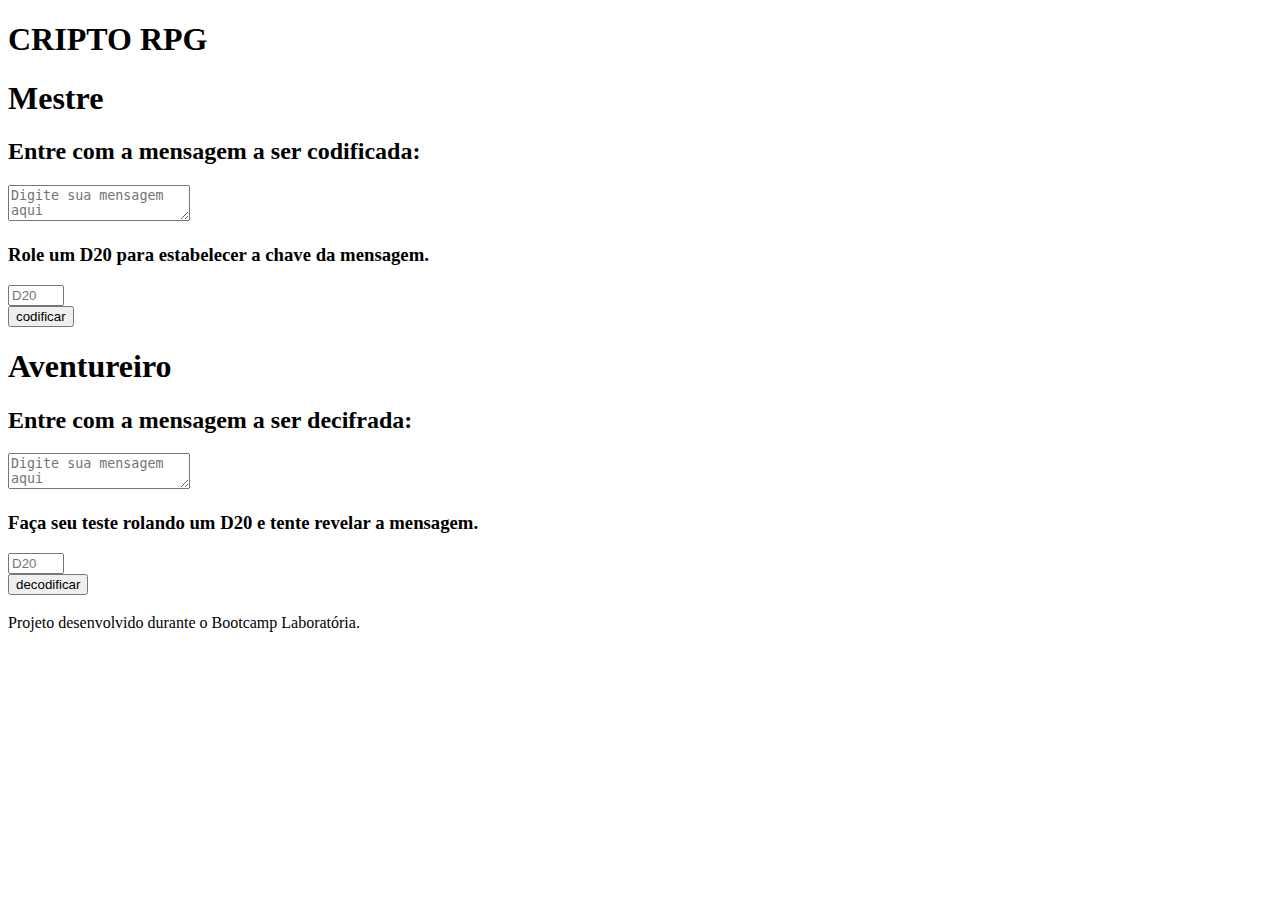
==== src/index.html @ 738d05ab "Estrutura HTML" ====
<!DOCTYPE html>
<html lang="pt_BR">
<head>
    <meta charset="UTF-8">
    <meta name="viewport" content="width=device-width, initial-scale=1.0">
    <link rel="shortcut icon" type="image/x-icon" href="img/iconPreto.ico">
    <link rel="stylesheet" href="style.css">
    <link href="https://fonts.googleapis.com/css2?family=Roboto&family=Syne+Mono&family=Syne+Tactile&display=swap" rel="stylesheet"> 
    <title>CRIPTO RPG - Cifra de César</title>
</head>
<body>
    <header>
        <h1>CRIPTO RPG</h1>
    </header>
    <main>
        <div class="codificador">
            <h1 class="mestre">Mestre</h1>
            <h2>Entre com a mensagem a ser codificada:</h2>
            <textarea id="textCode" class="textarea" placeholder="Digite sua mensagem aqui"></textarea>
            <div class="offset">
                <h3>Role um D20 para estabelecer a chave da mensagem.</h3>
                <input type="number" id="offsetCode" placeholder="D20" min="1" max="20">
            </div>
            
            <button id="codificar">codificar</button>
            
            <h3 class="fraseFinal" id="fraseCodificada"></h3>
        </div>
        <div class="decodificador">
            <h1 class="aventureiro">Aventureiro</h1>
            <h2>Entre com a mensagem a ser decifrada:</h2>
            <textarea id="textDecode" class="textarea" placeholder="Digite sua mensagem aqui"></textarea>
            
            <div class="offset">
                <h3>Faça seu teste rolando um D20 e tente revelar a mensagem.</h3>
                <input type="number" id="offsetDecode" placeholder="D20" min="1" max="20">
            </div>
        
            <button id="decodificar">decodificar</button>
        
            <h3 class="fraseFinal" id="fraseDecodificada"></h3>
        </div>
    </main>
    <footer>
        <p>Projeto desenvolvido durante o Bootcamp Laboratória.</p>
    </footer>  
    <script src="index.js" type="module"></script>
</body>

</html>
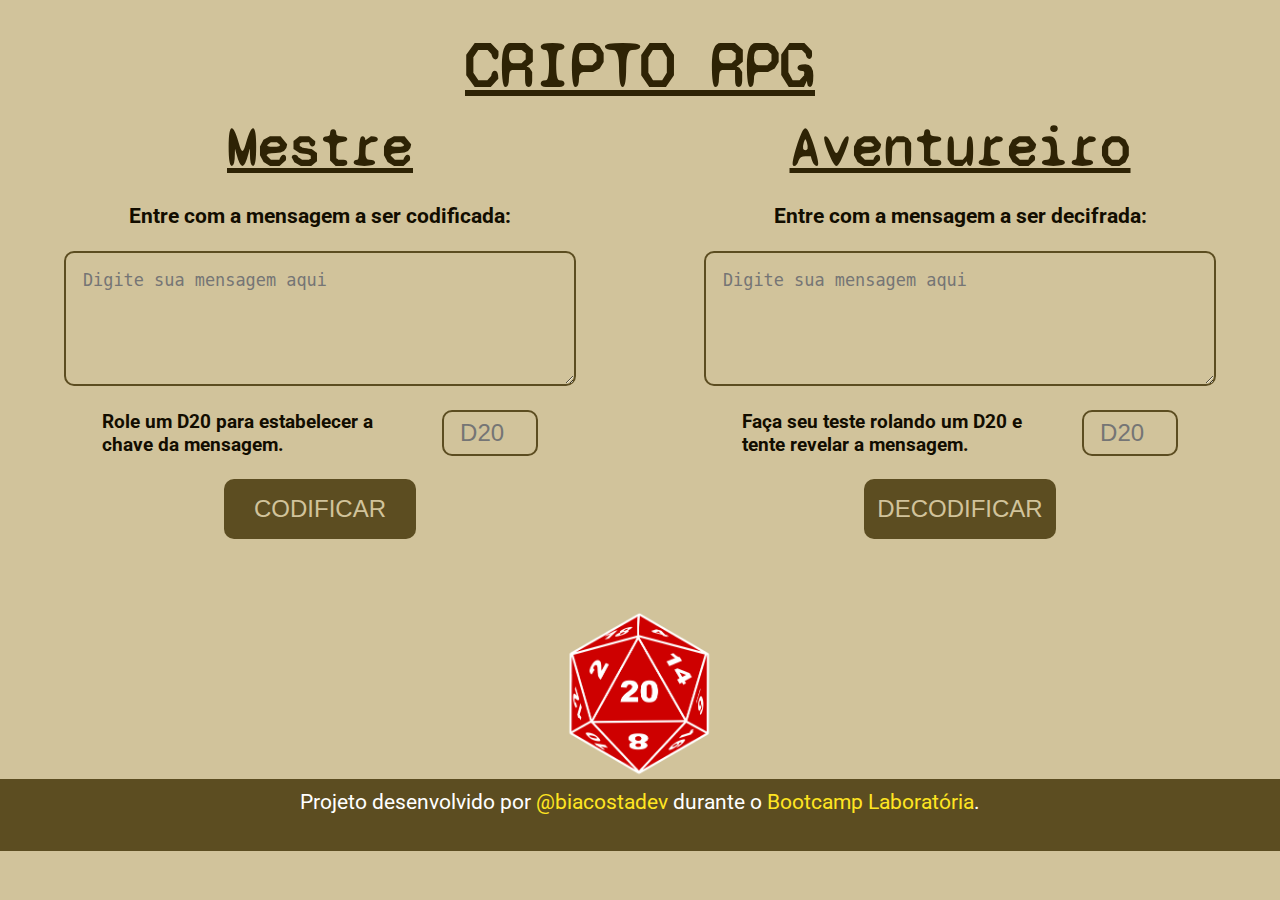
==== commit 71b8e182: "Modificações de estrutura" ====
--- a/src/index.html
+++ b/src/index.html
@@ -42,7 +42,7 @@
         </div>
     </main>
     <footer>
-        <p>Projeto desenvolvido durante o Bootcamp Laboratória.</p>
+        <p>Projeto desenvolvido por <a href="http://github.com/biacostadev">@biacostadev</a>  durante o <a href="http://www.laboratoria.la/br">Bootcamp Laboratória</a>.</p>
     </footer>  
     <script src="index.js" type="module"></script>
 </body>
--- a/src/style.css
+++ b/src/style.css
@@ -0,0 +1,125 @@
+* {
+    margin: 0;
+    padding: 0;
+    box-sizing: border-box;
+}
+
+body {
+    background-color: #d1c39b;
+    text-align: center;
+    padding-top: 3vh;
+    font-family: 'Roboto', sans-serif;
+    color: #120d00;
+}
+
+h1 {
+    font-family: 'Syne Mono', monospace;
+    font-size: 4em;
+    color: #2e2305;
+    text-decoration: underline;
+}
+
+main {
+    display: flex;
+    justify-content: space-around;
+    height: 75vh;
+    padding-top: 1vh;
+    background-image: url("img/d20.png");
+    background-repeat: no-repeat;
+    background-position: center bottom;
+    background-size: 10em;
+}
+
+.codificador,
+.decodificador {
+    display: flex;
+    flex-direction: column;
+    justify-content: space-between;
+    align-items: center;
+    width: 40vw;
+    height: 70vh;
+}
+
+.mestre,
+.aventureiro {
+    font-size: 3.5em;
+}
+
+h2 {
+    font-size: 1.3em;
+}
+
+.textarea {
+    border-radius: 10px;
+    padding: 1em;
+    height: 15vh;
+    width: 40vw;
+    font-size: 1.3em;
+    background: none;
+    border: 2px solid #5c4d21;
+}
+
+.offset {
+    display: flex;
+    justify-content: space-between;
+}
+
+h3 {
+    width: 25vw;
+    text-align: left;
+    margin-right: 1em;
+    font-size: 1.2em;
+}
+
+input {
+    border-radius: 10px;
+    font-size: 1.5em;
+    text-align: center;
+    width: 4em;
+    background: none;
+    border: 2px solid #5c4d21;
+}
+
+button {
+    height: 2.5em;
+    width: 8em;
+    font-size: 1.5em;
+    cursor: pointer;
+    background-color: #5c4d21;
+    color: #d1c39b;
+    border: none;
+    border-radius: 10px;
+    text-transform: uppercase;
+    transition: background-color 500ms;
+}
+
+button:hover {
+    background-color: #2e2305;
+}
+
+.fraseFinal {
+    width: 30vw;
+    height: 20vh;
+    font-size: 1.2em;
+    text-align: center;
+    font-family: 'Syne Mono', monospace;
+    overflow: auto;
+}
+
+footer {
+    background-color: #5c4d21;
+    color: #ffffff;
+    font-size: 1.3em;
+    line-height: 2.3em;
+    height: 8vh;
+}
+
+a {
+    text-decoration: none;
+    color: #ffe521;
+    transition: color 500ms;
+}
+
+a:hover {
+    color: #d1c39b;
+}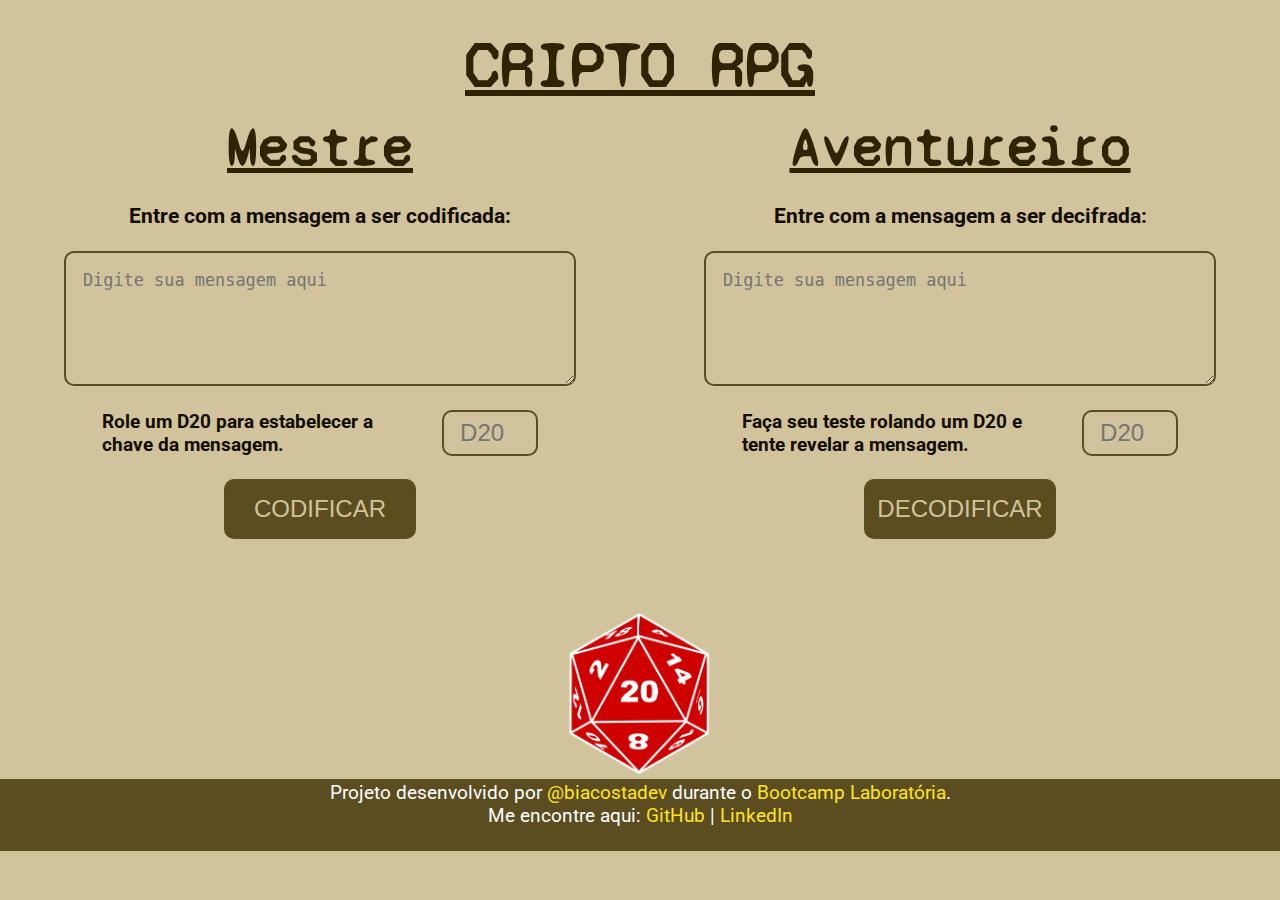
==== commit a94d58e0: "Inclusão de contato" ====
--- a/src/index.html
+++ b/src/index.html
@@ -1,13 +1,16 @@
 <!DOCTYPE html>
 <html lang="pt_BR">
+
 <head>
     <meta charset="UTF-8">
     <meta name="viewport" content="width=device-width, initial-scale=1.0">
     <link rel="shortcut icon" type="image/x-icon" href="img/iconPreto.ico">
     <link rel="stylesheet" href="style.css">
-    <link href="https://fonts.googleapis.com/css2?family=Roboto&family=Syne+Mono&family=Syne+Tactile&display=swap" rel="stylesheet"> 
+    <link href="https://fonts.googleapis.com/css2?family=Roboto&family=Syne+Mono&family=Syne+Tactile&display=swap"
+        rel="stylesheet">
     <title>CRIPTO RPG - Cifra de César</title>
 </head>
+
 <body>
     <header>
         <h1>CRIPTO RPG</h1>
@@ -21,30 +24,35 @@
                 <h3>Role um D20 para estabelecer a chave da mensagem.</h3>
                 <input type="number" id="offsetCode" placeholder="D20" min="1" max="20">
             </div>
-            
+
             <button id="codificar">codificar</button>
-            
+
             <h3 class="fraseFinal" id="fraseCodificada"></h3>
         </div>
         <div class="decodificador">
             <h1 class="aventureiro">Aventureiro</h1>
             <h2>Entre com a mensagem a ser decifrada:</h2>
             <textarea id="textDecode" class="textarea" placeholder="Digite sua mensagem aqui"></textarea>
-            
+
             <div class="offset">
                 <h3>Faça seu teste rolando um D20 e tente revelar a mensagem.</h3>
                 <input type="number" id="offsetDecode" placeholder="D20" min="1" max="20">
             </div>
-        
+
             <button id="decodificar">decodificar</button>
-        
+
             <h3 class="fraseFinal" id="fraseDecodificada"></h3>
         </div>
     </main>
     <footer>
-        <p>Projeto desenvolvido por <a href="http://github.com/biacostadev">@biacostadev</a>  durante o <a href="http://www.laboratoria.la/br">Bootcamp Laboratória</a>.</p>
-    </footer>  
+        <div class="contato">
+            <p>Projeto desenvolvido por <a>@biacostadev</a> durante o <a href="http://www.laboratoria.la/br">Bootcamp
+                    Laboratória</a>.</p>
+            <p>Me encontre aqui: <a href="http://github.com/biacostadev">GitHub</a> | <a
+                    href="http://www.linkedin.com/in/biacostadev/">LinkedIn</a></p>
+        </div>
+    </footer>
     <script src="index.js" type="module"></script>
 </body>
 
-</html>
+</html>--- a/src/style.css
+++ b/src/style.css
@@ -109,9 +109,17 @@
 footer {
     background-color: #5c4d21;
     color: #ffffff;
-    font-size: 1.3em;
-    line-height: 2.3em;
+    font-size: 1.2em;
+    line-height: 1.2em;
     height: 8vh;
+}
+
+.contato {
+    height: 8vh;
+    display: flex;
+    flex-direction: column;
+    align-content: center;
+    padding-top: 0.1em;
 }
 
 a {
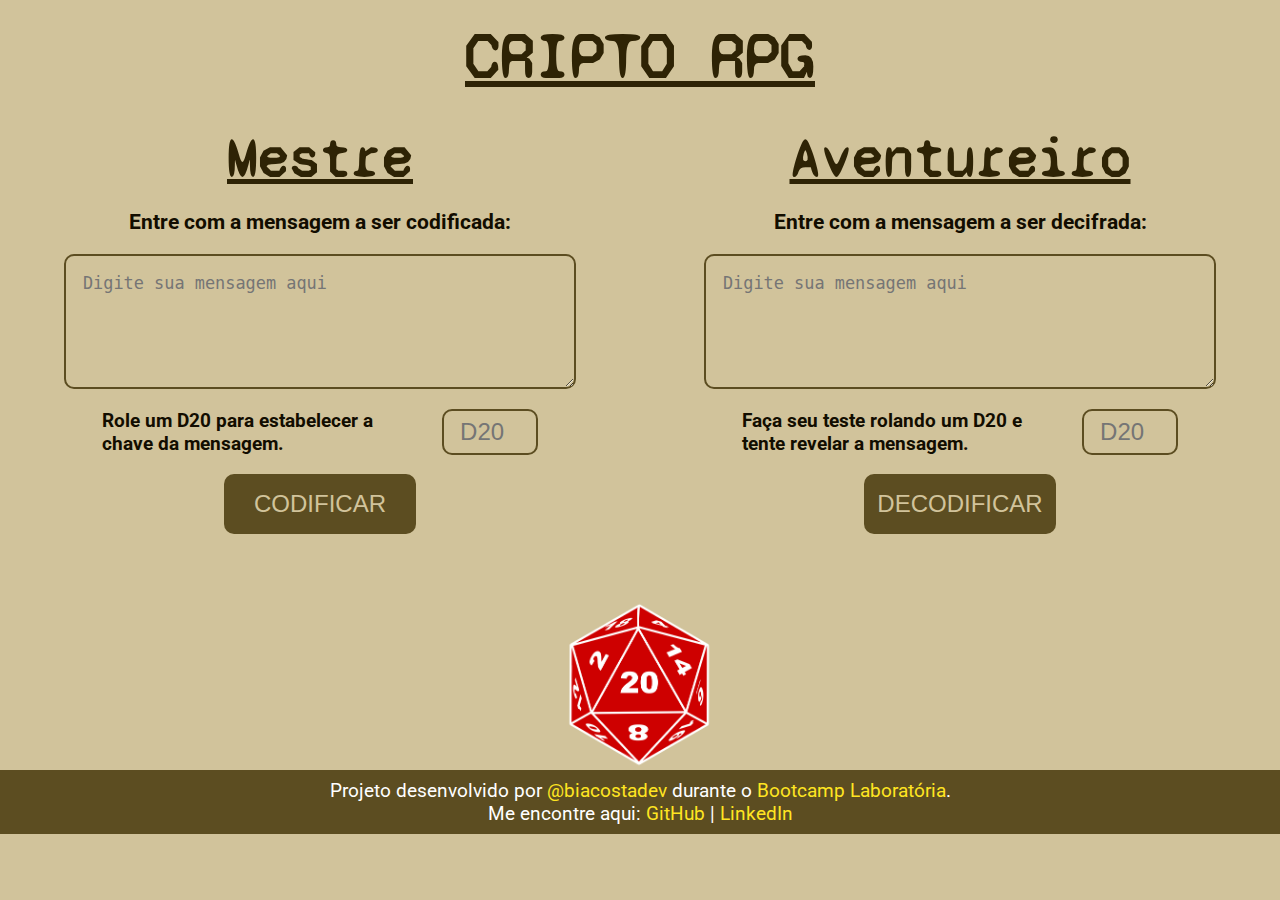
==== commit 67f9eae9: "Ajuste de responsividade" ====
--- a/src/index.html
+++ b/src/index.html
@@ -6,6 +6,7 @@
     <meta name="viewport" content="width=device-width, initial-scale=1.0">
     <link rel="shortcut icon" type="image/x-icon" href="img/iconPreto.ico">
     <link rel="stylesheet" href="style.css">
+    <link rel="stylesheet" href="mobile.css">
     <link href="https://fonts.googleapis.com/css2?family=Roboto&family=Syne+Mono&family=Syne+Tactile&display=swap"
         rel="stylesheet">
     <title>CRIPTO RPG - Cifra de César</title>
@@ -14,9 +15,17 @@
 <body>
     <header>
         <h1>CRIPTO RPG</h1>
+        <nav class="menu">
+            <p>VOCÊ É:</p>
+            <ul>
+              <li><a href="#mestre">Mestre</a></li>
+              <li><a href="#aventureiro">Aventureiro</a></li>
+            </ul>
+          </nav>
     </header>
     <main>
         <div class="codificador">
+            <a name="mestre"></a>
             <h1 class="mestre">Mestre</h1>
             <h2>Entre com a mensagem a ser codificada:</h2>
             <textarea id="textCode" class="textarea" placeholder="Digite sua mensagem aqui"></textarea>
@@ -30,6 +39,7 @@
             <h3 class="fraseFinal" id="fraseCodificada"></h3>
         </div>
         <div class="decodificador">
+            <a name="aventureiro"></a>
             <h1 class="aventureiro">Aventureiro</h1>
             <h2>Entre com a mensagem a ser decifrada:</h2>
             <textarea id="textDecode" class="textarea" placeholder="Digite sua mensagem aqui"></textarea>
--- a/src/style.css
+++ b/src/style.css
@@ -7,7 +7,7 @@
 body {
     background-color: #d1c39b;
     text-align: center;
-    padding-top: 3vh;
+    padding-top: 2vh;
     font-family: 'Roboto', sans-serif;
     color: #120d00;
 }
@@ -17,6 +17,9 @@
     font-size: 4em;
     color: #2e2305;
     text-decoration: underline;
+}
+.menu {
+    display: none;
 }
 
 main {
@@ -106,20 +109,14 @@
     overflow: auto;
 }
 
-footer {
+.contato {
     background-color: #5c4d21;
     color: #ffffff;
-    font-size: 1.2em;
-    line-height: 1.2em;
-    height: 8vh;
-}
-
-.contato {
-    height: 8vh;
     display: flex;
     flex-direction: column;
     align-content: center;
-    padding-top: 0.1em;
+    font-size: 1.2em;
+    padding: 1vh;
 }
 
 a {
--- a/src/mobile.css
+++ b/src/mobile.css
@@ -0,0 +1,118 @@
+@media (max-width: 500px) {
+    body {
+        width: 100vw;
+        padding-top: 0;
+    }
+
+    header {
+        height: 100vh;
+        padding-top: 2em;
+        background-image: url("img/d20.png");
+        background-repeat: no-repeat;
+        background-position: center bottom;
+        background-size: 8em;
+    }
+
+    h1 {
+        font-size: 3em;
+    }
+
+    .menu {
+        display: flex;
+        flex-direction: column;
+        justify-content: center;
+    }
+
+    .menu p {
+        padding-top: 1em;
+        font-family: 'Syne Mono', monospace;
+        font-size: 2.5em;
+        text-transform: uppercase;
+    }
+
+    ul {
+        padding-top: 5vh;
+    }
+
+    li {
+        list-style: none;
+    }
+
+    .menu a {
+        font-family: 'Syne Mono', monospace;
+        color: #120d00;
+        font-size: 3em;
+        text-decoration: underline;
+    }
+
+    main {
+        flex-direction: column;
+        height: auto;
+        align-content: center;
+        width: 90%;
+        background: none;
+    }
+
+    .codificador,
+    .decodificador {
+    width: 100vw;
+    height: 100vh;
+    padding: 2vw;
+    }
+
+    .mestre,
+    .aventureiro {
+    font-size: 3em;
+    padding-top: 2vh;
+    }
+
+    h2 {
+        font-size: 1.2em;
+    }
+
+    .textarea {
+        height: 20vh;
+        width: 70vw;
+    }
+
+    .offset {
+        display: block;
+    }
+
+    h3 {
+        width: 70vw;
+        text-align: center;
+        font-size: 1.2em;
+        margin: 0;
+    }
+
+    input {
+        margin-top: 0.5em;
+        text-align: center;
+        height: 2em;
+    }
+
+    button {
+        height: 2.5em;
+        width: 8em;
+        font-size: 1.3em;
+        transition: background-color 500ms;
+    }
+    
+    .fraseFinal {
+        width: 70vw;
+        font-size: 1.2em;
+    }
+
+    footer {
+        background-color: #5c4d21;
+        color: #ffffff;
+        height: 8vh;
+    }
+
+    .contato {
+        width: 100%;
+        font-size: 1em;
+    }
+
+  }